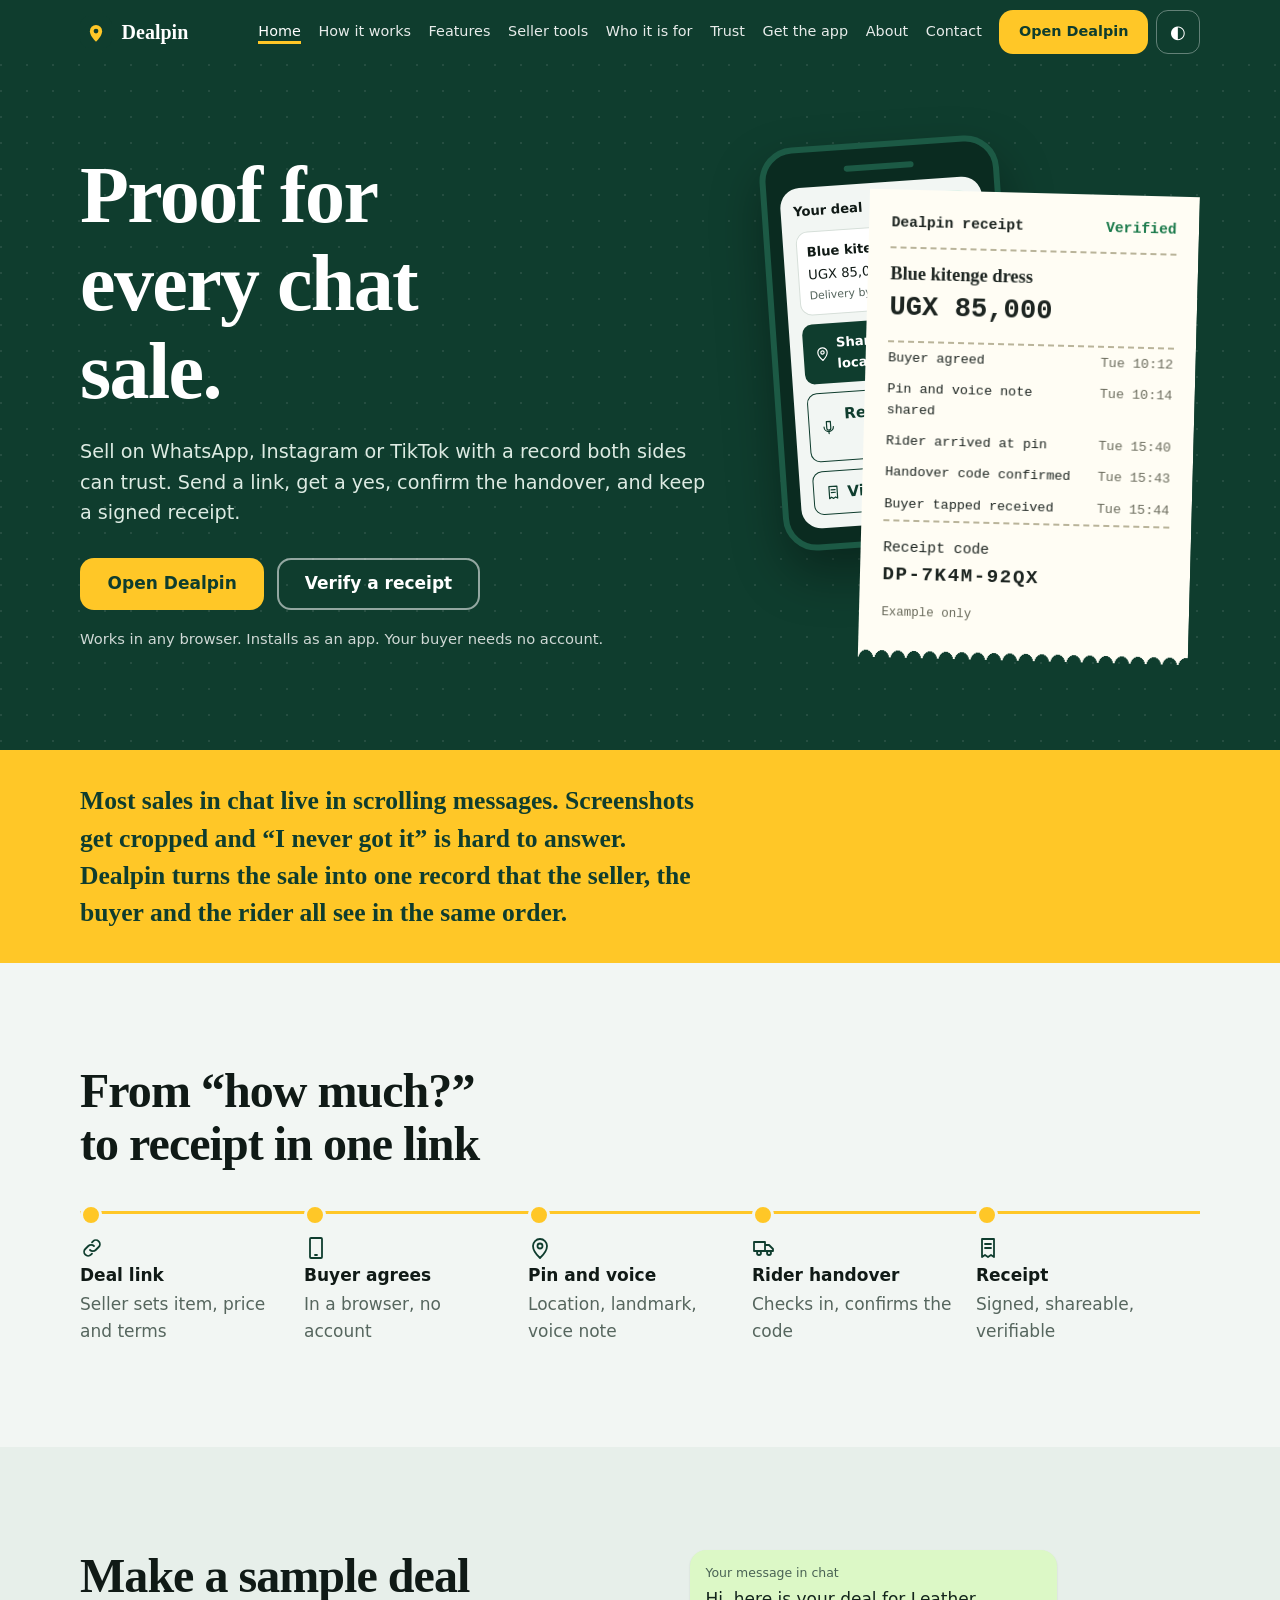
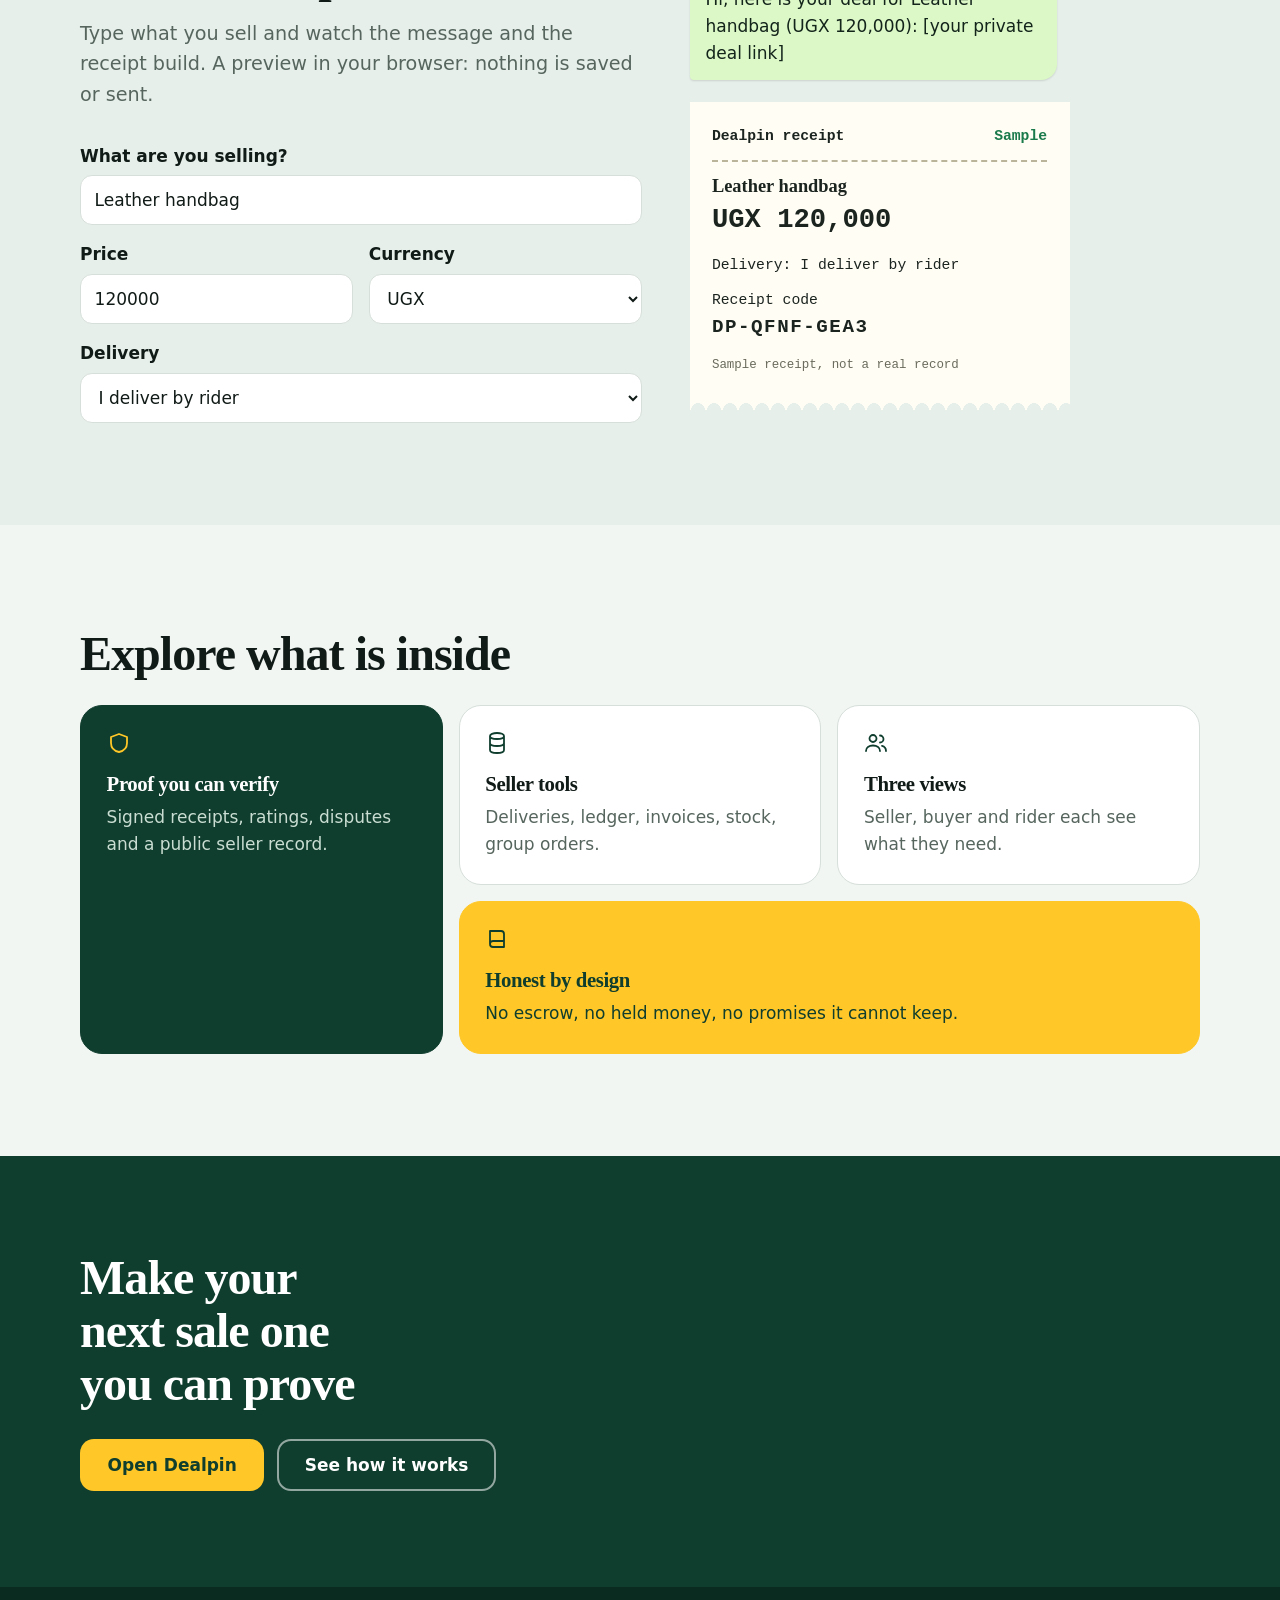
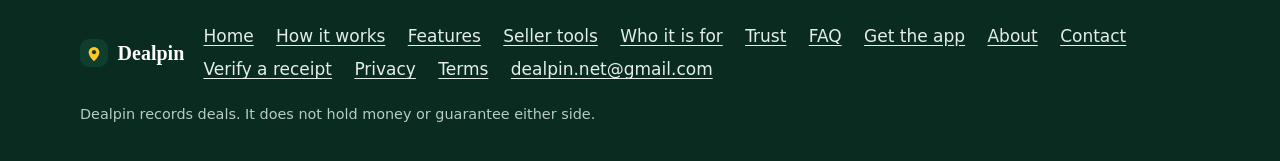
==== index.html @ 8ce3dc97 "Replace with updated code" ====
<!doctype html>
<html lang="en">
<head>
<meta charset="utf-8">
<meta name="viewport" content="width=device-width,initial-scale=1,viewport-fit=cover">
<meta http-equiv="Content-Security-Policy" content="default-src 'none'; script-src 'self'; style-src 'self'; img-src 'self' data:; connect-src https://*.supabase.co; manifest-src 'self'; base-uri 'none'; form-action 'none'">
<title>Dealpin: proof for every chat sale</title>
<meta id="desc" name="description" content="Sell on WhatsApp, Instagram or TikTok with a record both sides can trust.">
<meta name="color-scheme" content="light dark">
<meta name="theme-color" content="#0F3D2E">
<meta property="og:type" content="website"><meta property="og:title" content="Dealpin: proof for every chat sale"><meta property="og:image" content="assets/og.png">
<link rel="icon" href="assets/icon.svg" type="image/svg+xml">
<link rel="apple-touch-icon" href="app/icons/icon-192.png">
<script src="js/boot.js?v=mw6b90p2"></script>
<link rel="stylesheet" href="site.css?v=mw6b90p2">
<script defer src="app/js/config.js"></script>
<script defer src="js/site.js?v=mw6b90p2"></script>
</head>
<body>
<a class="skip" href="#main">Skip to main content</a>
<header class="nav"><div class="wrap nav-in">
  <a class="brand" href="#/" aria-label="Dealpin home"><img src="assets/icon.svg" alt="" width="32" height="32"><span>Dealpin</span></a>
  <nav id="menu" class="menu" aria-label="Main">
    <a href="#/" data-k="home">Home</a><a href="#/how" data-k="how">How it works</a><a href="#/features" data-k="features">Features</a><a href="#/tools" data-k="tools">Seller tools</a><a href="#/people" data-k="people">Who it is for</a><a href="#/trust" data-k="trust">Trust</a><a href="#/install" data-k="install">Get the app</a><a href="#/about" data-k="about">About</a><a href="#/contact" data-k="contact">Contact</a>
    <a class="btn sm menu-cta" href="#/signin">Open Dealpin</a>
  </nav>
  <button class="icon" id="theme" type="button" aria-label="Change colour theme">◐</button>
  <button class="icon burger" id="burger" type="button" aria-expanded="false" aria-controls="menu" aria-label="Menu">☰</button>
</div></header>
<main id="main" tabindex="-1"><div id="view" data-pre="1"><!--PRE--><section class="hero"><div class="wrap hero-in"><div class="hero-copy"><h1>Proof for every chat sale.</h1><p class="lead">Sell on WhatsApp, Instagram or TikTok with a record both sides can trust. Send a link, get a yes, confirm the handover, and keep a signed receipt.</p><div class="cta"><a class="btn pin" href="#/signin">Open Dealpin</a><a class="btn line" href="app/#/verify">Verify a receipt</a></div><p class="fine">Works in any browser. Installs as an app. Your buyer needs no account.</p></div>
<div class="stage"><div class="phone" aria-hidden="true"><div class="notch"></div><div class="scr"><div class="pbar"><b>Your deal</b><span>Agreed</span></div><div class="pcard"><b>Blue kitenge dress</b><span>UGX 85,000</span><small>Delivery by rider</small></div><div class="pbtn"><svg class="ic " viewBox="0 0 24 24" aria-hidden="true"><path d="M12 22s7-6.5 7-12a7 7 0 0 0-14 0c0 5.5 7 12 7 12zM12 12.5a2.5 2.5 0 1 0 0-5 2.5 2.5 0 0 0 0 5z"/></svg> Share my location</div><div class="pbtn alt"><svg class="ic " viewBox="0 0 24 24" aria-hidden="true"><path d="M9 3h6v10a3 3 0 0 1-6 0zM5 11a7 7 0 0 0 14 0M12 18v3"/></svg> Record a voice note</div><div class="pbtn alt"><svg class="ic " viewBox="0 0 24 24" aria-hidden="true"><path d="M6 3h12v18l-3-2-3 2-3-2-3 2zM9 8h6M9 12h6"/></svg> View receipt</div></div></div><figure class="slip hero-slip"><div class="slip-top"><b>Dealpin receipt</b><span class="ok">Verified</span></div><p class="item">Blue kitenge dress</p><p class="amt" data-a>UGX 85,000</p><ul class="trail"><li><span>Buyer agreed</span><time>Tue 10:12</time></li><li><span>Pin and voice note shared</span><time>Tue 10:14</time></li><li><span>Rider arrived at pin</span><time>Tue 15:40</time></li><li><span>Handover code confirmed</span><time>Tue 15:43</time></li><li><span>Buyer tapped received</span><time>Tue 15:44</time></li></ul><p class="code">Receipt code <b data-c>DP-7K4M-92QX</b></p><figcaption class="cap">Example only</figcaption></figure></div></div></section>
<section class="band"><div class="wrap band-in"><p>Most sales in chat live in scrolling messages. Screenshots get cropped and “I never got it” is hard to answer. Dealpin turns the sale into one record that the seller, the buyer and the rider all see in the same order.</p></div></section>
<section class="sec"><div class="wrap"><h2>From “how much?” to receipt in one link</h2>
<div class="flow"><div class="fl"><svg class="ic " viewBox="0 0 24 24" aria-hidden="true"><path d="M10 14a4 4 0 0 0 5.7 0l3-3a4 4 0 0 0-5.7-5.7l-1 1M14 10a4 4 0 0 0-5.7 0l-3 3a4 4 0 0 0 5.7 5.7l1-1"/></svg><b>Deal link</b><span>Seller sets item, price and terms</span></div><div class="fl"><svg class="ic " viewBox="0 0 24 24" aria-hidden="true"><path d="M7 2h10a1 1 0 0 1 1 1v18a1 1 0 0 1-1 1H7a1 1 0 0 1-1-1V3a1 1 0 0 1 1-1zM11 19h2"/></svg><b>Buyer agrees</b><span>In a browser, no account</span></div><div class="fl"><svg class="ic " viewBox="0 0 24 24" aria-hidden="true"><path d="M12 22s7-6.5 7-12a7 7 0 0 0-14 0c0 5.5 7 12 7 12zM12 12.5a2.5 2.5 0 1 0 0-5 2.5 2.5 0 0 0 0 5z"/></svg><b>Pin and voice</b><span>Location, landmark, voice note</span></div><div class="fl"><svg class="ic " viewBox="0 0 24 24" aria-hidden="true"><path d="M2 6h11v9H2zM13 9h4l4 4v2h-8zM7 19a2 2 0 1 0 0-4 2 2 0 0 0 0 4zM17 19a2 2 0 1 0 0-4 2 2 0 0 0 0 4z"/></svg><b>Rider handover</b><span>Checks in, confirms the code</span></div><div class="fl"><svg class="ic " viewBox="0 0 24 24" aria-hidden="true"><path d="M6 3h12v18l-3-2-3 2-3-2-3 2zM9 8h6M9 12h6"/></svg><b>Receipt</b><span>Signed, shareable, verifiable</span></div></div></div></section>
<section class="sec tint"><div class="wrap try"><div><h2>Make a sample deal</h2><p class="lead2">Type what you sell and watch the message and the receipt build. A preview in your browser: nothing is saved or sent.</p>
<form id="demo" class="demo" novalidate><div class="f"><label for="d-item">What are you selling?</label><input id="d-item" maxlength="40" value="Leather handbag" autocomplete="off"></div><div class="f2"><div class="f"><label for="d-price">Price</label><input id="d-price" type="number" inputmode="decimal" min="0" step="any" value="120000"></div><div class="f"><label for="d-cur">Currency</label><select id="d-cur"><option>UGX</option><option>KES</option><option>TZS</option><option>RWF</option><option>NGN</option><option>GHS</option><option>ZAR</option><option>USD</option><option>EUR</option><option>GBP</option><option>INR</option></select></div></div><div class="f"><label for="d-del">Delivery</label><select id="d-del"><option>I deliver by rider</option><option>Buyer collects</option><option>Courier or bus parcel</option></select></div></form></div>
<div class="try-out" aria-live="polite"><div class="bubble"><span class="who">Your message in chat</span><p id="o-msg"></p></div><figure class="slip " id="o-slip"><div class="slip-top"><b>Dealpin receipt</b><span class="ok">Sample</span></div><p class="item" data-i>Blue kitenge dress</p><p class="amt" data-a>UGX 85,000</p><p class="code">Receipt code <b data-c>DP-7K4M-92QX</b></p><figcaption class="cap">Sample receipt, not a real record</figcaption></figure></div></div></section>
<section class="sec"><div class="wrap"><h2>Explore what is inside</h2><div class="bento">
<a class="bt big" href="#/features"><svg class="ic " viewBox="0 0 24 24" aria-hidden="true"><path d="M12 3l8 3v6c0 5-3.5 8-8 9-4.5-1-8-4-8-9V6z"/></svg><h3>Proof you can verify</h3><p>Signed receipts, ratings, disputes and a public seller record.</p></a>
<a class="bt" href="#/tools"><svg class="ic " viewBox="0 0 24 24" aria-hidden="true"><path d="M12 8c4 0 7-1.3 7-3s-3-3-7-3-7 1.3-7 3 3 3 7 3zM5 5v14c0 1.7 3 3 7 3s7-1.3 7-3V5M5 12c0 1.7 3 3 7 3s7-1.3 7-3"/></svg><h3>Seller tools</h3><p>Deliveries, ledger, invoices, stock, group orders.</p></a>
<a class="bt" href="#/people"><svg class="ic " viewBox="0 0 24 24" aria-hidden="true"><path d="M9 11a3.5 3.5 0 1 0 0-7 3.5 3.5 0 0 0 0 7zM2 20c0-3.5 3-5.5 7-5.5s7 2 7 5.5M16 4.5a3.5 3.5 0 0 1 0 7M18 14.8c2.3.6 4 2.2 4 5.2"/></svg><h3>Three views</h3><p>Seller, buyer and rider each see what they need.</p></a>
<a class="bt wide" href="#/trust"><svg class="ic " viewBox="0 0 24 24" aria-hidden="true"><path d="M5 4h11a3 3 0 0 1 3 3v13H8a3 3 0 0 1-3-3zM5 17a3 3 0 0 1 3-3h11"/></svg><h3>Honest by design</h3><p>No escrow, no held money, no promises it cannot keep.</p></a></div></div></section><section class="final"><div class="wrap"><h2>Make your next sale one you can prove</h2><div class="cta"><a class="btn pin" href="#/signin">Open Dealpin</a><a class="btn line" href="#/how">See how it works</a></div></div></section><!--/PRE--></div></main>
<footer class="foot"><div class="wrap foot-in">
  <a class="brand" href="#/"><img src="assets/icon.svg" alt="" width="28" height="28"><span>Dealpin</span></a>
  <nav aria-label="Footer"><a href="#/">Home</a><a href="#/how">How it works</a><a href="#/features">Features</a><a href="#/tools">Seller tools</a><a href="#/people">Who it is for</a><a href="#/trust">Trust</a><a href="#/faq">FAQ</a><a href="#/install">Get the app</a><a href="#/about">About</a><a href="#/contact">Contact</a><a href="app/#/verify">Verify a receipt</a><a href="app/privacy.html">Privacy</a><a href="app/terms.html">Terms</a><a href="mailto:dealpin.net@gmail.com">dealpin.net@gmail.com</a></nav>
  <p>Dealpin records deals. It does not hold money or guarantee either side.</p>
</div></footer>
<noscript><p class="ns">Dealpin needs JavaScript. Turn it on and reload, or open the app at <a href="#/signin">app/</a>.</p></noscript>
</body>
</html>
---- site.css ----
:root{--ink:#101A16;--mute:#56665E;--paper:#F2F6F3;--card:#fff;--line:#D6DFD9;--pine:#0F3D2E;--pin:#FFC727;--ok:#1B7A4B;--tint:#E7EFEA;--slip:#FFFDF4;--slipink:#1C2420;--brand:#0F3D2E;--ring:#1F9D6B;--serif:"Iowan Old Style","Charter","Bitstream Charter",Georgia,"Noto Serif",serif;--sans:system-ui,-apple-system,"Segoe UI",Roboto,"Noto Sans",sans-serif;--mono:ui-monospace,Menlo,Consolas,monospace;color-scheme:light dark}
@media(prefers-color-scheme:dark){:root:not([data-theme="light"]){--ink:#E7F0EB;--mute:#9BB0A5;--paper:#0A130F;--card:#12201A;--line:#25382F;--tint:#0F1B15;--ok:#5ED79F;--brand:#3FBF8A}}
:root[data-theme="dark"]{color-scheme:dark;--ink:#E7F0EB;--mute:#9BB0A5;--paper:#0A130F;--card:#12201A;--line:#25382F;--tint:#0F1B15;--ok:#5ED79F;--brand:#3FBF8A}
:root[data-theme="light"]{color-scheme:light}
*{box-sizing:border-box;margin:0}
html{-webkit-text-size-adjust:100%}
body{font:17px/1.6 var(--sans);background:var(--paper);color:var(--ink);overflow-x:hidden}
img{max-width:100%;display:block}
a{color:var(--brand);text-underline-offset:3px}
:focus-visible{outline:3px solid var(--ring);outline-offset:3px;border-radius:6px}
.wrap{width:min(1120px,100% - 2*max(1.25rem,env(safe-area-inset-left)));margin-inline:auto}
.narrow{max-width:760px}
.skip{position:fixed;left:1rem;top:1rem;z-index:100;padding:.7rem 1rem;background:var(--ink);color:var(--paper);border-radius:10px;transform:translateY(-200%)}
.skip:focus{transform:none}
h1,h2,h3{font-family:var(--serif);font-weight:700;line-height:1.1;letter-spacing:-.02em}
h1{font-size:clamp(2.6rem,1.4rem + 5.4vw,5rem)}
h2{font-size:clamp(1.8rem,1.2rem + 2.4vw,3rem);margin-bottom:1rem;max-width:20ch;text-wrap:balance}
h3{font-size:1.3rem;margin-bottom:.5rem}
.lead,.lead2{font-size:1.2rem;color:inherit;max-width:52ch}
.lead2{color:var(--mute);margin-bottom:2rem}

/* nav */
.nav{position:sticky;top:0;z-index:20;background:var(--pine);color:#fff;padding-top:env(safe-area-inset-top)}
.nav-in{display:flex;align-items:center;gap:.5rem;min-height:64px}
.brand{display:flex;align-items:center;gap:.6rem;color:inherit;text-decoration:none;font:700 1.25rem var(--serif);margin-right:auto}
.brand img{border-radius:9px}
.menu{display:flex;align-items:center;gap:1.4rem}
.menu a{color:#fff;text-decoration:none;font-size:.95rem;opacity:.9}
.menu a:hover{opacity:1;text-decoration:underline}
.icon{min-width:44px;min-height:44px;border:1px solid rgba(255,255,255,.35);border-radius:12px;background:transparent;color:#fff;font-size:1.15rem;cursor:pointer}
.burger{display:none}

/* buttons */
.btn{display:inline-flex;align-items:center;justify-content:center;min-height:52px;padding:.5rem 1.6rem;border-radius:14px;font-weight:700;text-decoration:none;border:2px solid transparent;transition:transform .12s,filter .15s}
.btn:hover{filter:brightness(1.07)}.btn:active{transform:translateY(1px)}
.btn.sm{min-height:44px;padding:.3rem 1.1rem;background:var(--pin);color:var(--pine)!important;opacity:1}
.btn.pin{background:var(--pin);color:var(--pine)}
.btn.line{border-color:rgba(255,255,255,.55);color:#fff}
.btn.line.light{color:#fff}
.cta{display:flex;flex-wrap:wrap;gap:.8rem;margin-top:1.8rem}
.fine{margin-top:1.1rem;font-size:.92rem;opacity:.8}

/* hero */
.hero{background:var(--pine);color:#fff;padding:clamp(2.5rem,6vw,5.5rem) 0 clamp(3rem,7vw,6rem)}
.hero-in{display:grid;gap:3rem;align-items:center}
.hero-copy h1{max-width:11ch}
.hero-copy .lead{margin-top:1.4rem;color:#DDEBE3}

/* receipt slip */
.slip{background:var(--slip);color:var(--slipink);font-family:var(--mono);font-size:.92rem;line-height:1.5;padding:1.4rem 1.4rem 2.2rem;width:min(100%,380px);position:relative;box-shadow:0 18px 40px rgba(0,0,0,.28);-webkit-mask:radial-gradient(circle 7px at 50% 100%,transparent 98%,#000) 0 100%/16px 14px repeat-x,linear-gradient(#000,#000) 0 0/100% calc(100% - 7px) no-repeat;mask:radial-gradient(circle 7px at 50% 100%,transparent 98%,#000) 0 100%/16px 14px repeat-x,linear-gradient(#000,#000) 0 0/100% calc(100% - 7px) no-repeat}
.slip-top{display:flex;justify-content:space-between;gap:1rem;border-bottom:2px dashed #B9B49A;padding-bottom:.8rem;margin-bottom:.9rem}
.slip .ok{color:#1B7A4B;font-weight:700}
.slip .item{font:700 1.15rem var(--serif);overflow-wrap:anywhere}
.slip .amt{font-size:1.7rem;font-weight:700;margin:.2rem 0 .8rem}
.slip .meta{margin-bottom:.8rem}
.trail{list-style:none;padding:0;border-top:2px dashed #B9B49A;border-bottom:2px dashed #B9B49A;margin:.4rem 0 .9rem}
.trail li{display:flex;justify-content:space-between;gap:.8rem;padding:.35rem 0;font-size:.84rem}
.trail time{color:#6A6B5C;white-space:nowrap}
.slip .code b{display:block;font-size:1.2rem;letter-spacing:.08em;margin-top:.15rem}
.cap{margin-top:.9rem;font-size:.78rem;color:#6A6B5C}
.hero-slip{justify-self:center;transform-origin:top center;animation:print 1.4s cubic-bezier(.2,.7,.2,1) .2s both}
@keyframes print{from{clip-path:inset(0 0 100% 0);transform:translateY(-14px) rotate(-1.5deg)}to{clip-path:inset(0 0 0 0);transform:rotate(1.5deg)}}
.hero-slip{transform:rotate(1.5deg)}

/* sections */
.band{background:var(--pin);color:var(--pine)}
.band-in{padding:2rem 0}
.band p{font:600 clamp(1.15rem,1rem + .9vw,1.6rem)/1.45 var(--serif);max-width:48ch}
.sec{padding:clamp(3.5rem,8vw,6.5rem) 0}
.tint{background:var(--tint)}
.steps{list-style:none;padding:0;display:grid;gap:1.6rem;margin-top:2.2rem;counter-reset:s}
.steps li{counter-increment:s;border-left:4px solid var(--pin);padding-left:1.3rem;position:relative}
.steps li::before{content:counter(s);position:absolute;left:-1.35rem;top:-.1rem;width:2.1rem;height:2.1rem;border-radius:50%;background:var(--pine);color:var(--pin);font:700 1rem/2.1rem var(--serif);text-align:center;border:3px solid var(--paper)}
.steps p{color:var(--mute);max-width:42ch}

/* demo */
.try{display:grid;gap:3rem;align-items:start}
.demo{display:grid;gap:1rem}
.f{display:grid;gap:.35rem}.f2{display:grid;grid-template-columns:1fr 1fr;gap:1rem}
label{font-weight:600}
input,select{width:100%;min-height:50px;padding:.6rem .85rem;font:inherit;color:var(--ink);background:var(--card);border:1.5px solid var(--line);border-radius:12px}
input:focus,select:focus{border-color:var(--brand);outline:3px solid color-mix(in srgb,var(--ring) 35%,transparent)}
.try-out{display:grid;gap:1.4rem;justify-items:start}
.bubble{background:#DCF8C6;color:#13241B;border-radius:16px 16px 16px 4px;padding:.8rem 1rem;max-width:34ch;box-shadow:0 1px 2px rgba(0,0,0,.12)}
.bubble .who{display:block;font-size:.78rem;color:#4A6355;margin-bottom:.2rem}
.try-out .slip{box-shadow:0 10px 28px rgba(16,26,22,.2)}

/* features */
.fgroups{display:grid;gap:2.6rem 3.5rem}
.fg h3{padding-bottom:.6rem;border-bottom:2px solid var(--ink);margin-bottom:.4rem}
.fg ul{list-style:none;padding:0}
.fg li{padding:.75rem 0;border-bottom:1px solid var(--line);color:var(--mute)}
.fg li b{color:var(--ink)}

/* roles */
.tabs{display:flex;gap:.4rem;margin:1.5rem 0 1.2rem;flex-wrap:wrap}
.tabs button{min-height:48px;padding:.4rem 1.4rem;border-radius:999px;border:1.5px solid var(--brand);background:transparent;color:var(--brand);font:700 1rem var(--sans);cursor:pointer}
.tabs button[aria-selected="true"]{background:var(--pine);color:#fff;border-color:var(--pine)}
.panel{background:var(--card);border:1px solid var(--line);border-radius:16px;padding:clamp(1.3rem,3vw,2.2rem);font-size:1.15rem;max-width:760px}

/* trust */
.trust{display:grid;gap:2.5rem}
.trust p{color:var(--mute);margin-bottom:1rem;max-width:56ch}
.checks{list-style:none;padding:0;display:grid;gap:.2rem;align-content:start}
.checks li{padding:.85rem 0 .85rem 2rem;border-bottom:1px solid var(--line);position:relative}
.checks li::before{content:"";position:absolute;left:.2rem;top:1.15rem;width:.9rem;height:.5rem;border-left:3px solid var(--ok);border-bottom:3px solid var(--ok);transform:rotate(-45deg)}

/* faq */
details{border-bottom:1px solid var(--line);padding:.2rem 0}
summary{cursor:pointer;font-weight:700;padding:1rem 2rem 1rem 0;list-style:none;position:relative;min-height:48px}
summary::-webkit-details-marker{display:none}
summary::after{content:"+";position:absolute;right:.2rem;top:.8rem;font-size:1.5rem;font-weight:400}
details[open] summary::after{content:"–"}
details p{color:var(--mute);padding:0 2rem 1.1rem 0}

/* final + footer */
.final{background:var(--pine);color:#fff;padding:clamp(3.5rem,8vw,6rem) 0}
.final h2{max-width:16ch}
.foot{background:#0A2B20;color:#B8CCC1;padding:2.2rem 0 calc(2.2rem + env(safe-area-inset-bottom))}
.foot-in{display:grid;gap:1.2rem}
.foot .brand{color:#fff}
.foot nav{display:flex;flex-wrap:wrap;gap:.4rem 1.4rem}
.foot a{color:#E3EEE8}
.foot p{font-size:.9rem}

@media(min-width:760px){
  .steps{grid-template-columns:repeat(3,1fr);gap:2.2rem}
  .fgroups{grid-template-columns:1fr 1fr}
  .trust,.try{grid-template-columns:1.1fr 1fr}
}
@media(min-width:900px){.hero-in{grid-template-columns:1.2fr .8fr}.foot-in{grid-template-columns:auto 1fr;align-items:center}.foot p{grid-column:1/-1}}
@media(max-width:1120px){
  .burger{display:inline-block}
  .menu{display:none;position:absolute;left:0;right:0;top:100%;flex-direction:column;align-items:stretch;gap:0;background:var(--pine);padding:.5rem 1.25rem 1.2rem;border-top:1px solid rgba(255,255,255,.15)}
  .menu.open{display:flex}
  .menu a{padding:.9rem 0;font-size:1.05rem;border-bottom:1px solid rgba(255,255,255,.12)}
  .menu .menu-cta{margin-top:.8rem;text-align:center;border:0}
  .nav{position:sticky}.nav-in{position:relative}
}
@media(max-width:420px){.f2{grid-template-columns:1fr}.btn{width:100%}}
@media(prefers-reduced-motion:reduce){.hero-slip{animation:none}}
@media print{.nav,.hero-slip,.final{display:none}}

/* ---- SPA additions */
#view.in{animation:pg .28s ease-out both}
@keyframes pg{from{opacity:0;transform:translateY(8px)}to{opacity:1;transform:none}}
main:focus{outline:none}
.menu a[aria-current=page]{opacity:1;box-shadow:inset 0 -3px 0 var(--pin)}
.ic{width:24px;height:24px;fill:none;stroke:currentColor;stroke-width:1.8;stroke-linecap:round;stroke-linejoin:round;flex:none}
.ic.big{width:34px;height:34px;color:var(--brand);margin-bottom:.6rem}.ic.huge{width:56px;height:56px}
.hero{background:var(--pine) radial-gradient(circle at 1px 1px,rgba(255,255,255,.09) 1.5px,transparent 0) 0 0/26px 26px;overflow:hidden}
.stage{position:relative;display:grid;justify-items:center;min-height:520px}
.stage .phone{position:absolute;left:0;top:0;transform:rotate(-4deg)}
.stage .hero-slip{position:absolute;right:0;bottom:0;width:min(78%,330px)}
.phone{width:240px;background:#0A2B20;border:6px solid #1c5a45;border-radius:34px;padding:1rem .8rem;box-shadow:0 24px 50px rgba(0,0,0,.35)}
.notch{width:70px;height:6px;border-radius:9px;background:#1c5a45;margin:0 auto .8rem}
.scr{background:var(--paper);color:var(--ink);border-radius:20px;padding:.8rem;display:grid;gap:.6rem;font-size:.82rem}
.pbar{display:flex;justify-content:space-between;align-items:center}.pbar span{background:#E2F3EA;color:#1B7A4B;border-radius:99px;padding:.1rem .5rem;font-weight:700;font-size:.72rem}
.pcard{background:var(--card);border:1px solid var(--line);border-radius:12px;padding:.6rem;display:grid;gap:.1rem}.pcard small{color:var(--mute)}
.pbtn{display:flex;align-items:center;gap:.4rem;background:var(--pine);color:#fff;border-radius:10px;padding:.55rem .7rem;font-weight:600}
.pbtn.alt{background:transparent;color:var(--brand);border:1.5px solid var(--brand)}.pbtn .ic{width:16px;height:16px}
.phead{background:var(--pine);color:#fff;padding:clamp(2.5rem,6vw,4.5rem) 0}.phead h1{font-size:clamp(2.2rem,1.3rem + 4vw,3.8rem);max-width:18ch;text-wrap:balance}.phead .lead{margin-top:1rem;color:#DDEBE3}
.flow{display:grid;gap:0;margin-top:2rem;border-left:3px solid var(--pin)}
.fl{display:grid;gap:.1rem;padding:.9rem 0 .9rem 1.4rem;position:relative}.fl::before{content:"";position:absolute;left:-.62rem;top:1.2rem;width:1rem;height:1rem;border-radius:50%;background:var(--pin);border:3px solid var(--paper)}
.fl .ic{color:var(--brand)}.fl span{color:var(--mute)}
.bento{display:grid;gap:1rem;margin-top:1.5rem}
.bt{display:block;background:var(--card);border:1px solid var(--line);border-radius:22px;padding:1.6rem;color:var(--ink);text-decoration:none;transition:transform .15s,border-color .15s}
.bt:hover{transform:translateY(-3px);border-color:var(--brand)}.bt .ic{color:var(--brand);margin-bottom:.6rem}.bt p{color:var(--mute)}
.bt.big{background:var(--pine);color:#fff;border-color:var(--pine)}.bt.big .ic{color:var(--pin)}.bt.big p{color:#C9DDD2}
.bt.wide{background:var(--pin);color:var(--pine);border-color:var(--pin)}.bt.wide .ic,.bt.wide p{color:var(--pine)}
.tl{list-style:none;padding:0 0 0 1.8rem;border-left:3px solid var(--pin);display:grid;gap:2.2rem}
.tl li{position:relative}.tl p{color:var(--mute);max-width:56ch}
.dot{position:absolute;left:-3.05rem;top:-.1rem;width:2.5rem;height:2.5rem;border-radius:50%;background:var(--pine);color:var(--pin);font:700 1.1rem/2.5rem var(--serif);text-align:center;border:4px solid var(--paper)}
.chips{display:flex;flex-wrap:wrap;gap:.6rem;margin:1.4rem 0}.chip{padding:.5rem 1.1rem;border-radius:99px;border:1.5px solid var(--line);background:var(--card);font-weight:600}.chip.main{background:var(--pine);color:#fff;border-color:var(--pine)}
.rows{display:grid;gap:1rem}.row{display:grid;grid-template-columns:auto 1fr;gap:1.5rem;align-items:center;background:var(--card);border:1px solid var(--line);border-radius:22px;padding:1.5rem}
.rv{width:96px;height:96px;border-radius:22px;background:var(--pine);color:var(--pin);display:grid;place-items:center}.row.alt .rv{background:var(--pin);color:var(--pine)}.row p{color:var(--mute);max-width:56ch}
.roleview{display:grid;gap:2rem;align-items:center}.roleview .phone{justify-self:center}.panel h3{margin-bottom:.5rem}
.fg .ic.big{display:block}
.chip,.bt,.row{overflow-wrap:anywhere}
@media(min-width:760px){.bento{grid-template-columns:repeat(3,1fr)}.bt.big{grid-row:span 2}.bt.wide{grid-column:span 2}.fgroups{grid-template-columns:repeat(3,1fr)}.roleview{grid-template-columns:1.4fr 1fr}.flow{grid-template-columns:repeat(5,1fr);border-left:0;border-top:3px solid var(--pin);margin-top:2.5rem}.fl{padding:1.4rem 1rem 0 0}.fl::before{left:0;top:-.62rem}}
@media(max-width:899px){.stage{min-height:480px}}
@media(max-width:520px){.stage .phone{left:-.5rem;width:210px}.stage .hero-slip{width:72%}.row{grid-template-columns:1fr}}
@media(prefers-reduced-motion:reduce){#view.in{animation:none}.bt:hover{transform:none}}
button.btn{font:inherit;font-weight:700;cursor:pointer}.ns{padding:1rem;background:#FFF1CC;color:#5a3d00}
.menu{gap:1.1rem}.menu a{font-size:.9rem}
.vals{display:grid;gap:1rem;margin-top:1.5rem}.val{border-top:3px solid var(--pin);padding-top:1rem}.val p{color:var(--mute)}
.plat{display:grid;gap:1rem;margin-top:1.5rem}.plat .panel{font-size:1rem}.plat ol{padding-left:1.2rem;color:var(--mute);display:grid;gap:.3rem;margin-top:.6rem}
.msg{min-height:1.5em;font-weight:600;color:var(--ok)}.msg.err{color:#B3261E}
textarea{width:100%;min-height:130px;padding:.7rem .85rem;font:inherit;color:var(--ink);background:var(--card);border:1.5px solid var(--line);border-radius:12px;resize:vertical}
@media(min-width:760px){.vals{grid-template-columns:repeat(3,1fr)}.plat{grid-template-columns:repeat(3,1fr)}}
.authwrap{display:grid;justify-items:center}.authcard{width:min(100%,460px);background:var(--card);border:1px solid var(--line);border-radius:24px;padding:clamp(1.4rem,4vw,2.2rem);box-shadow:0 20px 50px rgba(16,26,22,.12)}
.auth-h{font-size:2rem;margin-bottom:.5rem;color:var(--ink)}.authcard .lead2{font-size:1rem;margin-bottom:1.3rem}
.gbtn{display:flex;align-items:center;justify-content:center;gap:.7rem;width:100%;min-height:52px;border-radius:14px;border:1.5px solid var(--line);background:#fff;color:#1f1f1f;font:600 1rem var(--sans);cursor:pointer}.gbtn:hover{border-color:var(--brand)}.gbtn:disabled,button.btn:disabled{opacity:.6;cursor:wait}
.or{display:flex;align-items:center;gap:.8rem;color:var(--mute);margin:1.1rem 0;font-size:.9rem}.or::before,.or::after{content:"";flex:1;height:1px;background:var(--line)}
.authcard button.btn{width:100%}.alt{text-align:center;color:var(--mute);font-size:.95rem}.lnk{background:none;border:0;color:var(--brand);font:inherit;text-decoration:underline;cursor:pointer;min-height:40px;padding:0 .3rem}
.fine2{max-width:460px;margin-top:1.2rem;font-size:.9rem;color:var(--mute);text-align:center}

html.nopre #view[data-pre]>*{display:none}
.hero-slip{animation-delay:.05s}
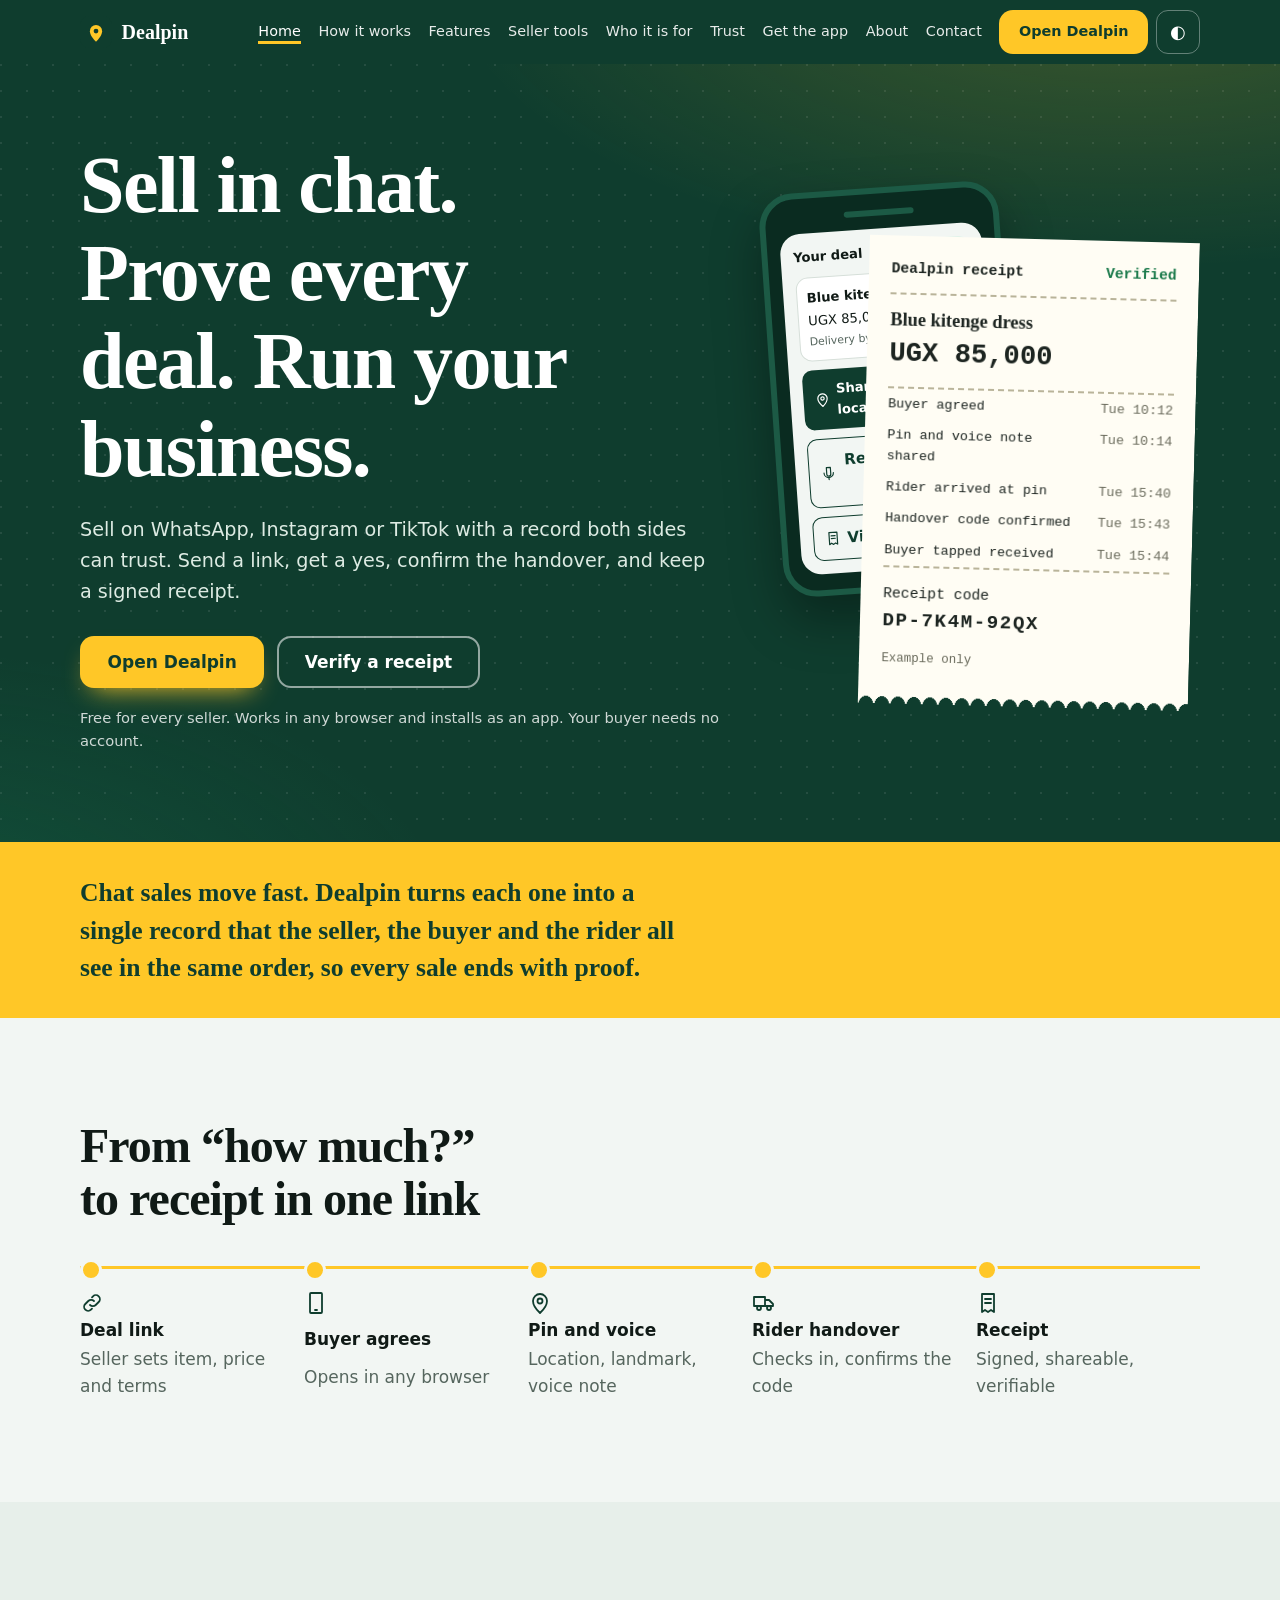
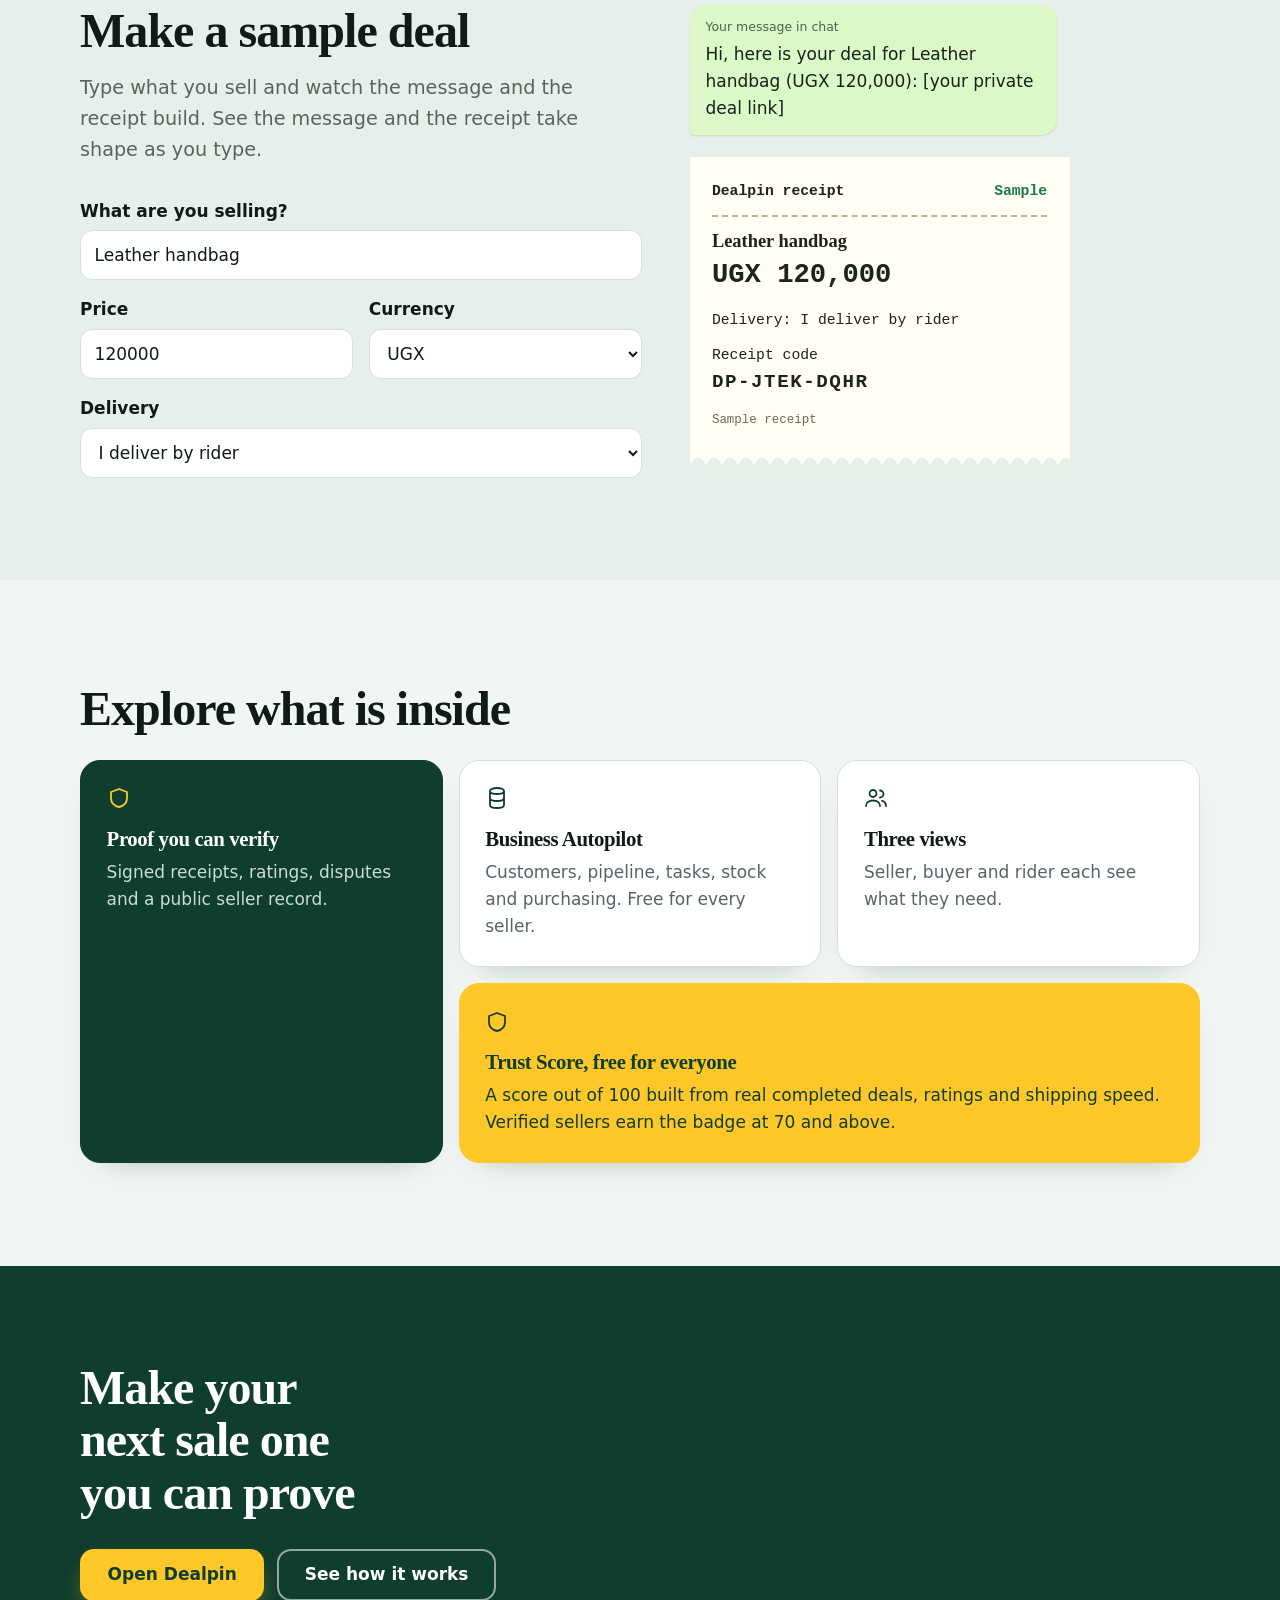
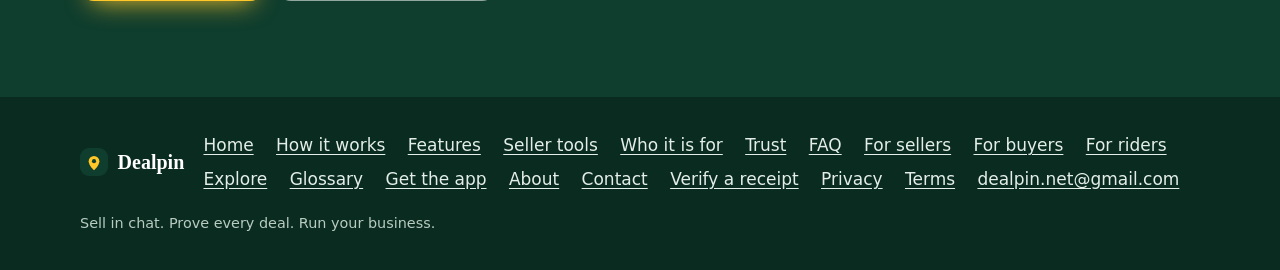
==== commit 4819036a: "SLOGAN" ====
--- a/index.html
+++ b/index.html
@@ -3,19 +3,19 @@
 <head>
 <meta charset="utf-8">
 <meta name="viewport" content="width=device-width,initial-scale=1,viewport-fit=cover">
-<meta http-equiv="Content-Security-Policy" content="default-src 'none'; script-src 'self'; style-src 'self'; img-src 'self' data:; connect-src https://*.supabase.co; manifest-src 'self'; base-uri 'none'; form-action 'none'">
-<title>Dealpin: proof for every chat sale</title>
-<meta id="desc" name="description" content="Sell on WhatsApp, Instagram or TikTok with a record both sides can trust.">
+<meta http-equiv="Content-Security-Policy" content="default-src 'none'; script-src 'self' https://pagead2.googlesyndication.com https://*.googlesyndication.com https://*.doubleclick.net https://adservice.google.com; style-src 'self'; img-src 'self' data: https://*.googlesyndication.com https://*.doubleclick.net https://*.google.com; connect-src https://*.supabase.co https://*.googlesyndication.com https://*.doubleclick.net; manifest-src 'self'; base-uri 'none'; form-action 'none'; frame-src https://*.googlesyndication.com https://*.doubleclick.net">
+<title>Dealpin</title>
+<meta id="desc" name="description" content="Sell in chat. Prove every deal. Run your business.">
 <meta name="color-scheme" content="light dark">
 <meta name="theme-color" content="#0F3D2E">
-<meta property="og:type" content="website"><meta property="og:title" content="Dealpin: proof for every chat sale"><meta property="og:image" content="assets/og.png">
+<meta property="og:type" content="website"><meta property="og:title" content="Dealpin"><meta property="og:description" content="Sell in chat. Prove every deal. Run your business."><meta property="og:image" content="assets/og.png">
 <link rel="icon" href="assets/icon.svg" type="image/svg+xml">
 <link rel="apple-touch-icon" href="app/icons/icon-192.png">
-<script src="js/boot.js?v=mw6b90p2"></script>
-<link rel="stylesheet" href="site.css?v=mw6b90p2">
+<script src="js/boot.js?v=mweyhr6y"></script>
+<link rel="stylesheet" href="site.css?v=mweyhr6y">
 <script defer src="app/js/config.js"></script>
-<script defer src="js/site.js?v=mw6b90p2"></script>
-</head>
+<script defer src="js/site.js?v=mweyhr6y"></script>
+<script async src="https://pagead2.googlesyndication.com/pagead/js/adsbygoogle.js?client=ca-pub-9557459976130380" crossorigin="anonymous"></script></head>
 <body>
 <a class="skip" href="#main">Skip to main content</a>
 <header class="nav"><div class="wrap nav-in">
@@ -27,23 +27,23 @@
   <button class="icon" id="theme" type="button" aria-label="Change colour theme">◐</button>
   <button class="icon burger" id="burger" type="button" aria-expanded="false" aria-controls="menu" aria-label="Menu">☰</button>
 </div></header>
-<main id="main" tabindex="-1"><div id="view" data-pre="1"><!--PRE--><section class="hero"><div class="wrap hero-in"><div class="hero-copy"><h1>Proof for every chat sale.</h1><p class="lead">Sell on WhatsApp, Instagram or TikTok with a record both sides can trust. Send a link, get a yes, confirm the handover, and keep a signed receipt.</p><div class="cta"><a class="btn pin" href="#/signin">Open Dealpin</a><a class="btn line" href="app/#/verify">Verify a receipt</a></div><p class="fine">Works in any browser. Installs as an app. Your buyer needs no account.</p></div>
+<main id="main" tabindex="-1"><div id="view" data-pre="1"><!--PRE--><section class="hero"><div class="wrap hero-in"><div class="hero-copy"><h1>Sell in chat. Prove every deal. Run your business.</h1><p class="lead">Sell on WhatsApp, Instagram or TikTok with a record both sides can trust. Send a link, get a yes, confirm the handover, and keep a signed receipt.</p><div class="cta"><a class="btn pin" href="#/signin">Open Dealpin</a><a class="btn line" href="app/#/verify">Verify a receipt</a></div><p class="fine">Free for every seller. Works in any browser and installs as an app. Your buyer needs no account.</p></div>
 <div class="stage"><div class="phone" aria-hidden="true"><div class="notch"></div><div class="scr"><div class="pbar"><b>Your deal</b><span>Agreed</span></div><div class="pcard"><b>Blue kitenge dress</b><span>UGX 85,000</span><small>Delivery by rider</small></div><div class="pbtn"><svg class="ic " viewBox="0 0 24 24" aria-hidden="true"><path d="M12 22s7-6.5 7-12a7 7 0 0 0-14 0c0 5.5 7 12 7 12zM12 12.5a2.5 2.5 0 1 0 0-5 2.5 2.5 0 0 0 0 5z"/></svg> Share my location</div><div class="pbtn alt"><svg class="ic " viewBox="0 0 24 24" aria-hidden="true"><path d="M9 3h6v10a3 3 0 0 1-6 0zM5 11a7 7 0 0 0 14 0M12 18v3"/></svg> Record a voice note</div><div class="pbtn alt"><svg class="ic " viewBox="0 0 24 24" aria-hidden="true"><path d="M6 3h12v18l-3-2-3 2-3-2-3 2zM9 8h6M9 12h6"/></svg> View receipt</div></div></div><figure class="slip hero-slip"><div class="slip-top"><b>Dealpin receipt</b><span class="ok">Verified</span></div><p class="item">Blue kitenge dress</p><p class="amt" data-a>UGX 85,000</p><ul class="trail"><li><span>Buyer agreed</span><time>Tue 10:12</time></li><li><span>Pin and voice note shared</span><time>Tue 10:14</time></li><li><span>Rider arrived at pin</span><time>Tue 15:40</time></li><li><span>Handover code confirmed</span><time>Tue 15:43</time></li><li><span>Buyer tapped received</span><time>Tue 15:44</time></li></ul><p class="code">Receipt code <b data-c>DP-7K4M-92QX</b></p><figcaption class="cap">Example only</figcaption></figure></div></div></section>
-<section class="band"><div class="wrap band-in"><p>Most sales in chat live in scrolling messages. Screenshots get cropped and “I never got it” is hard to answer. Dealpin turns the sale into one record that the seller, the buyer and the rider all see in the same order.</p></div></section>
+<section class="band"><div class="wrap band-in"><p>Chat sales move fast. Dealpin turns each one into a single record that the seller, the buyer and the rider all see in the same order, so every sale ends with proof.</p></div></section>
 <section class="sec"><div class="wrap"><h2>From “how much?” to receipt in one link</h2>
-<div class="flow"><div class="fl"><svg class="ic " viewBox="0 0 24 24" aria-hidden="true"><path d="M10 14a4 4 0 0 0 5.7 0l3-3a4 4 0 0 0-5.7-5.7l-1 1M14 10a4 4 0 0 0-5.7 0l-3 3a4 4 0 0 0 5.7 5.7l1-1"/></svg><b>Deal link</b><span>Seller sets item, price and terms</span></div><div class="fl"><svg class="ic " viewBox="0 0 24 24" aria-hidden="true"><path d="M7 2h10a1 1 0 0 1 1 1v18a1 1 0 0 1-1 1H7a1 1 0 0 1-1-1V3a1 1 0 0 1 1-1zM11 19h2"/></svg><b>Buyer agrees</b><span>In a browser, no account</span></div><div class="fl"><svg class="ic " viewBox="0 0 24 24" aria-hidden="true"><path d="M12 22s7-6.5 7-12a7 7 0 0 0-14 0c0 5.5 7 12 7 12zM12 12.5a2.5 2.5 0 1 0 0-5 2.5 2.5 0 0 0 0 5z"/></svg><b>Pin and voice</b><span>Location, landmark, voice note</span></div><div class="fl"><svg class="ic " viewBox="0 0 24 24" aria-hidden="true"><path d="M2 6h11v9H2zM13 9h4l4 4v2h-8zM7 19a2 2 0 1 0 0-4 2 2 0 0 0 0 4zM17 19a2 2 0 1 0 0-4 2 2 0 0 0 0 4z"/></svg><b>Rider handover</b><span>Checks in, confirms the code</span></div><div class="fl"><svg class="ic " viewBox="0 0 24 24" aria-hidden="true"><path d="M6 3h12v18l-3-2-3 2-3-2-3 2zM9 8h6M9 12h6"/></svg><b>Receipt</b><span>Signed, shareable, verifiable</span></div></div></div></section>
-<section class="sec tint"><div class="wrap try"><div><h2>Make a sample deal</h2><p class="lead2">Type what you sell and watch the message and the receipt build. A preview in your browser: nothing is saved or sent.</p>
+<div class="flow"><div class="fl"><svg class="ic " viewBox="0 0 24 24" aria-hidden="true"><path d="M10 14a4 4 0 0 0 5.7 0l3-3a4 4 0 0 0-5.7-5.7l-1 1M14 10a4 4 0 0 0-5.7 0l-3 3a4 4 0 0 0 5.7 5.7l1-1"/></svg><b>Deal link</b><span>Seller sets item, price and terms</span></div><div class="fl"><svg class="ic " viewBox="0 0 24 24" aria-hidden="true"><path d="M7 2h10a1 1 0 0 1 1 1v18a1 1 0 0 1-1 1H7a1 1 0 0 1-1-1V3a1 1 0 0 1 1-1zM11 19h2"/></svg><b>Buyer agrees</b><span>Opens in any browser</span></div><div class="fl"><svg class="ic " viewBox="0 0 24 24" aria-hidden="true"><path d="M12 22s7-6.5 7-12a7 7 0 0 0-14 0c0 5.5 7 12 7 12zM12 12.5a2.5 2.5 0 1 0 0-5 2.5 2.5 0 0 0 0 5z"/></svg><b>Pin and voice</b><span>Location, landmark, voice note</span></div><div class="fl"><svg class="ic " viewBox="0 0 24 24" aria-hidden="true"><path d="M2 6h11v9H2zM13 9h4l4 4v2h-8zM7 19a2 2 0 1 0 0-4 2 2 0 0 0 0 4zM17 19a2 2 0 1 0 0-4 2 2 0 0 0 0 4z"/></svg><b>Rider handover</b><span>Checks in, confirms the code</span></div><div class="fl"><svg class="ic " viewBox="0 0 24 24" aria-hidden="true"><path d="M6 3h12v18l-3-2-3 2-3-2-3 2zM9 8h6M9 12h6"/></svg><b>Receipt</b><span>Signed, shareable, verifiable</span></div></div></div></section>
+<section class="sec tint"><div class="wrap try"><div><h2>Make a sample deal</h2><p class="lead2">Type what you sell and watch the message and the receipt build. See the message and the receipt take shape as you type.</p>
 <form id="demo" class="demo" novalidate><div class="f"><label for="d-item">What are you selling?</label><input id="d-item" maxlength="40" value="Leather handbag" autocomplete="off"></div><div class="f2"><div class="f"><label for="d-price">Price</label><input id="d-price" type="number" inputmode="decimal" min="0" step="any" value="120000"></div><div class="f"><label for="d-cur">Currency</label><select id="d-cur"><option>UGX</option><option>KES</option><option>TZS</option><option>RWF</option><option>NGN</option><option>GHS</option><option>ZAR</option><option>USD</option><option>EUR</option><option>GBP</option><option>INR</option></select></div></div><div class="f"><label for="d-del">Delivery</label><select id="d-del"><option>I deliver by rider</option><option>Buyer collects</option><option>Courier or bus parcel</option></select></div></form></div>
-<div class="try-out" aria-live="polite"><div class="bubble"><span class="who">Your message in chat</span><p id="o-msg"></p></div><figure class="slip " id="o-slip"><div class="slip-top"><b>Dealpin receipt</b><span class="ok">Sample</span></div><p class="item" data-i>Blue kitenge dress</p><p class="amt" data-a>UGX 85,000</p><p class="code">Receipt code <b data-c>DP-7K4M-92QX</b></p><figcaption class="cap">Sample receipt, not a real record</figcaption></figure></div></div></section>
+<div class="try-out" aria-live="polite"><div class="bubble"><span class="who">Your message in chat</span><p id="o-msg"></p></div><figure class="slip " id="o-slip"><div class="slip-top"><b>Dealpin receipt</b><span class="ok">Sample</span></div><p class="item" data-i>Blue kitenge dress</p><p class="amt" data-a>UGX 85,000</p><p class="code">Receipt code <b data-c>DP-7K4M-92QX</b></p><figcaption class="cap">Sample receipt</figcaption></figure></div></div></section>
 <section class="sec"><div class="wrap"><h2>Explore what is inside</h2><div class="bento">
 <a class="bt big" href="#/features"><svg class="ic " viewBox="0 0 24 24" aria-hidden="true"><path d="M12 3l8 3v6c0 5-3.5 8-8 9-4.5-1-8-4-8-9V6z"/></svg><h3>Proof you can verify</h3><p>Signed receipts, ratings, disputes and a public seller record.</p></a>
-<a class="bt" href="#/tools"><svg class="ic " viewBox="0 0 24 24" aria-hidden="true"><path d="M12 8c4 0 7-1.3 7-3s-3-3-7-3-7 1.3-7 3 3 3 7 3zM5 5v14c0 1.7 3 3 7 3s7-1.3 7-3V5M5 12c0 1.7 3 3 7 3s7-1.3 7-3"/></svg><h3>Seller tools</h3><p>Deliveries, ledger, invoices, stock, group orders.</p></a>
+<a class="bt" href="#/tools"><svg class="ic " viewBox="0 0 24 24" aria-hidden="true"><path d="M12 8c4 0 7-1.3 7-3s-3-3-7-3-7 1.3-7 3 3 3 7 3zM5 5v14c0 1.7 3 3 7 3s7-1.3 7-3V5M5 12c0 1.7 3 3 7 3s7-1.3 7-3"/></svg><h3>Business Autopilot</h3><p>Customers, pipeline, tasks, stock and purchasing. Free for every seller.</p></a>
 <a class="bt" href="#/people"><svg class="ic " viewBox="0 0 24 24" aria-hidden="true"><path d="M9 11a3.5 3.5 0 1 0 0-7 3.5 3.5 0 0 0 0 7zM2 20c0-3.5 3-5.5 7-5.5s7 2 7 5.5M16 4.5a3.5 3.5 0 0 1 0 7M18 14.8c2.3.6 4 2.2 4 5.2"/></svg><h3>Three views</h3><p>Seller, buyer and rider each see what they need.</p></a>
-<a class="bt wide" href="#/trust"><svg class="ic " viewBox="0 0 24 24" aria-hidden="true"><path d="M5 4h11a3 3 0 0 1 3 3v13H8a3 3 0 0 1-3-3zM5 17a3 3 0 0 1 3-3h11"/></svg><h3>Honest by design</h3><p>No escrow, no held money, no promises it cannot keep.</p></a></div></div></section><section class="final"><div class="wrap"><h2>Make your next sale one you can prove</h2><div class="cta"><a class="btn pin" href="#/signin">Open Dealpin</a><a class="btn line" href="#/how">See how it works</a></div></div></section><!--/PRE--></div></main>
+<a class="bt wide" href="#/trust"><svg class="ic " viewBox="0 0 24 24" aria-hidden="true"><path d="M12 3l8 3v6c0 5-3.5 8-8 9-4.5-1-8-4-8-9V6z"/></svg><h3>Trust Score, free for everyone</h3><p>A score out of 100 built from real completed deals, ratings and shipping speed. Verified sellers earn the badge at 70 and above.</p></a></div></div></section><section class="final"><div class="wrap"><h2>Make your next sale one you can prove</h2><div class="cta"><a class="btn pin" href="#/signin">Open Dealpin</a><a class="btn line" href="#/how">See how it works</a></div></div></section><!--/PRE--></div></main>
 <footer class="foot"><div class="wrap foot-in">
   <a class="brand" href="#/"><img src="assets/icon.svg" alt="" width="28" height="28"><span>Dealpin</span></a>
-  <nav aria-label="Footer"><a href="#/">Home</a><a href="#/how">How it works</a><a href="#/features">Features</a><a href="#/tools">Seller tools</a><a href="#/people">Who it is for</a><a href="#/trust">Trust</a><a href="#/faq">FAQ</a><a href="#/install">Get the app</a><a href="#/about">About</a><a href="#/contact">Contact</a><a href="app/#/verify">Verify a receipt</a><a href="app/privacy.html">Privacy</a><a href="app/terms.html">Terms</a><a href="mailto:dealpin.net@gmail.com">dealpin.net@gmail.com</a></nav>
-  <p>Dealpin records deals. It does not hold money or guarantee either side.</p>
+  <nav aria-label="Footer"><a href="#/">Home</a><a href="#/how">How it works</a><a href="#/features">Features</a><a href="#/tools">Seller tools</a><a href="#/people">Who it is for</a><a href="#/trust">Trust</a><a href="#/faq">FAQ</a><a href="#/sellers">For sellers</a><a href="#/buyers">For buyers</a><a href="#/riders">For riders</a><a href="#/explore">Explore</a><a href="#/glossary">Glossary</a><a href="#/install">Get the app</a><a href="#/about">About</a><a href="#/contact">Contact</a><a href="app/#/verify">Verify a receipt</a><a href="app/privacy.html">Privacy</a><a href="app/terms.html">Terms</a><a href="mailto:dealpin.net@gmail.com">dealpin.net@gmail.com</a></nav>
+  <p>Sell in chat. Prove every deal. Run your business.</p>
 </div></footer>
 <noscript><p class="ns">Dealpin needs JavaScript. Turn it on and reload, or open the app at <a href="#/signin">app/</a>.</p></noscript>
 </body>
--- a/site.css
+++ b/site.css
@@ -43,7 +43,7 @@
 /* hero */
 .hero{background:var(--pine);color:#fff;padding:clamp(2.5rem,6vw,5.5rem) 0 clamp(3rem,7vw,6rem)}
 .hero-in{display:grid;gap:3rem;align-items:center}
-.hero-copy h1{max-width:11ch}
+.hero-copy h1{max-width:13ch}
 .hero-copy .lead{margin-top:1.4rem;color:#DDEBE3}
 
 /* receipt slip */
@@ -131,9 +131,9 @@
 @media(min-width:900px){.hero-in{grid-template-columns:1.2fr .8fr}.foot-in{grid-template-columns:auto 1fr;align-items:center}.foot p{grid-column:1/-1}}
 @media(max-width:1120px){
   .burger{display:inline-block}
-  .menu{display:none;position:absolute;left:0;right:0;top:100%;flex-direction:column;align-items:stretch;gap:0;background:var(--pine);padding:.5rem 1.25rem 1.2rem;border-top:1px solid rgba(255,255,255,.15)}
+  .menu{display:none;position:fixed;left:0;right:0;top:calc(64px + env(safe-area-inset-top));bottom:0;z-index:19;overflow-y:auto;-webkit-overflow-scrolling:touch;overscroll-behavior:contain;flex-direction:column;align-items:stretch;gap:0;background:var(--pine);padding:.5rem 1.25rem calc(2.5rem + env(safe-area-inset-bottom));border-top:1px solid rgba(255,255,255,.15)}
   .menu.open{display:flex}
-  .menu a{padding:.9rem 0;font-size:1.05rem;border-bottom:1px solid rgba(255,255,255,.12)}
+  .menu a{padding:.95rem 0;font-size:1.05rem;font-weight:600;border-bottom:1px solid rgba(255,255,255,.12)}
   .menu .menu-cta{margin-top:.8rem;text-align:center;border:0}
   .nav{position:sticky}.nav-in{position:relative}
 }
@@ -197,3 +197,26 @@
 
 html.nopre #view[data-pre]>*{display:none}
 .hero-slip{animation-delay:.05s}
+
+/* Sign-in page: no site header or footer, one centred card, nothing to scroll; the code box stays hidden until a code is sent */
+[hidden]{display:none!important}
+body.signin-mode{overflow:hidden}
+body.signin-mode .nav,body.signin-mode .foot{display:none}
+body.signin-mode #main{min-height:100dvh;display:grid;place-items:center;padding:max(1rem,env(safe-area-inset-top)) max(1rem,env(safe-area-inset-right)) max(1rem,env(safe-area-inset-bottom)) max(1rem,env(safe-area-inset-left))}
+body.signin-mode #view{width:100%;display:grid;justify-items:center}
+body.signin-mode .auth-page{width:100%;margin:0;padding:0;display:grid;justify-items:center}
+body.signin-mode .authcard{margin:0}
+body.signin-mode .alt{display:flex;flex-wrap:wrap;justify-content:center;align-items:center;gap:.25rem 1.25rem;margin-top:.4rem}
+body.signin-mode .alt .lnk{min-height:44px;font-size:.95rem}
+body.signin-mode .fine2{margin-top:1rem}
+@media(max-height:700px){body.signin-mode .authcard{padding:1.1rem}body.signin-mode .auth-h{font-size:1.6rem;margin-bottom:.3rem}}
+
+
+/* ---- v2 polish: a more inviting landing page */
+.hero{background:radial-gradient(1100px 480px at 88% -12%,rgba(255,199,39,.2),transparent 62%),radial-gradient(900px 460px at -8% 112%,rgba(31,157,107,.2),transparent 62%),var(--pine) radial-gradient(circle at 1px 1px,rgba(255,255,255,.09) 1.5px,transparent 0) 0 0/26px 26px}
+@media(max-width:520px){.stage{display:flex;flex-direction:column;align-items:center;gap:1.5rem;min-height:0}.stage .phone{position:relative;left:auto;top:auto;transform:rotate(-2deg)}.stage .hero-slip{position:relative;right:auto;bottom:auto;width:86%;max-width:340px;transform:rotate(1.5deg)}}
+.btn.pin{box-shadow:0 12px 26px -12px rgba(255,199,39,.95)}
+.btn.pin:hover{filter:none;transform:translateY(-1px)}
+.bt,.fg{border-radius:20px;transition:transform .2s ease,box-shadow .2s ease;box-shadow:0 14px 32px -26px rgba(15,61,46,.6)}
+.bt:hover,.fg:hover{transform:translateY(-3px);box-shadow:0 26px 44px -26px rgba(15,61,46,.65)}
+@media(prefers-reduced-motion:reduce){.bt,.fg,.btn{transition:none}.bt:hover,.fg:hover{transform:none}}
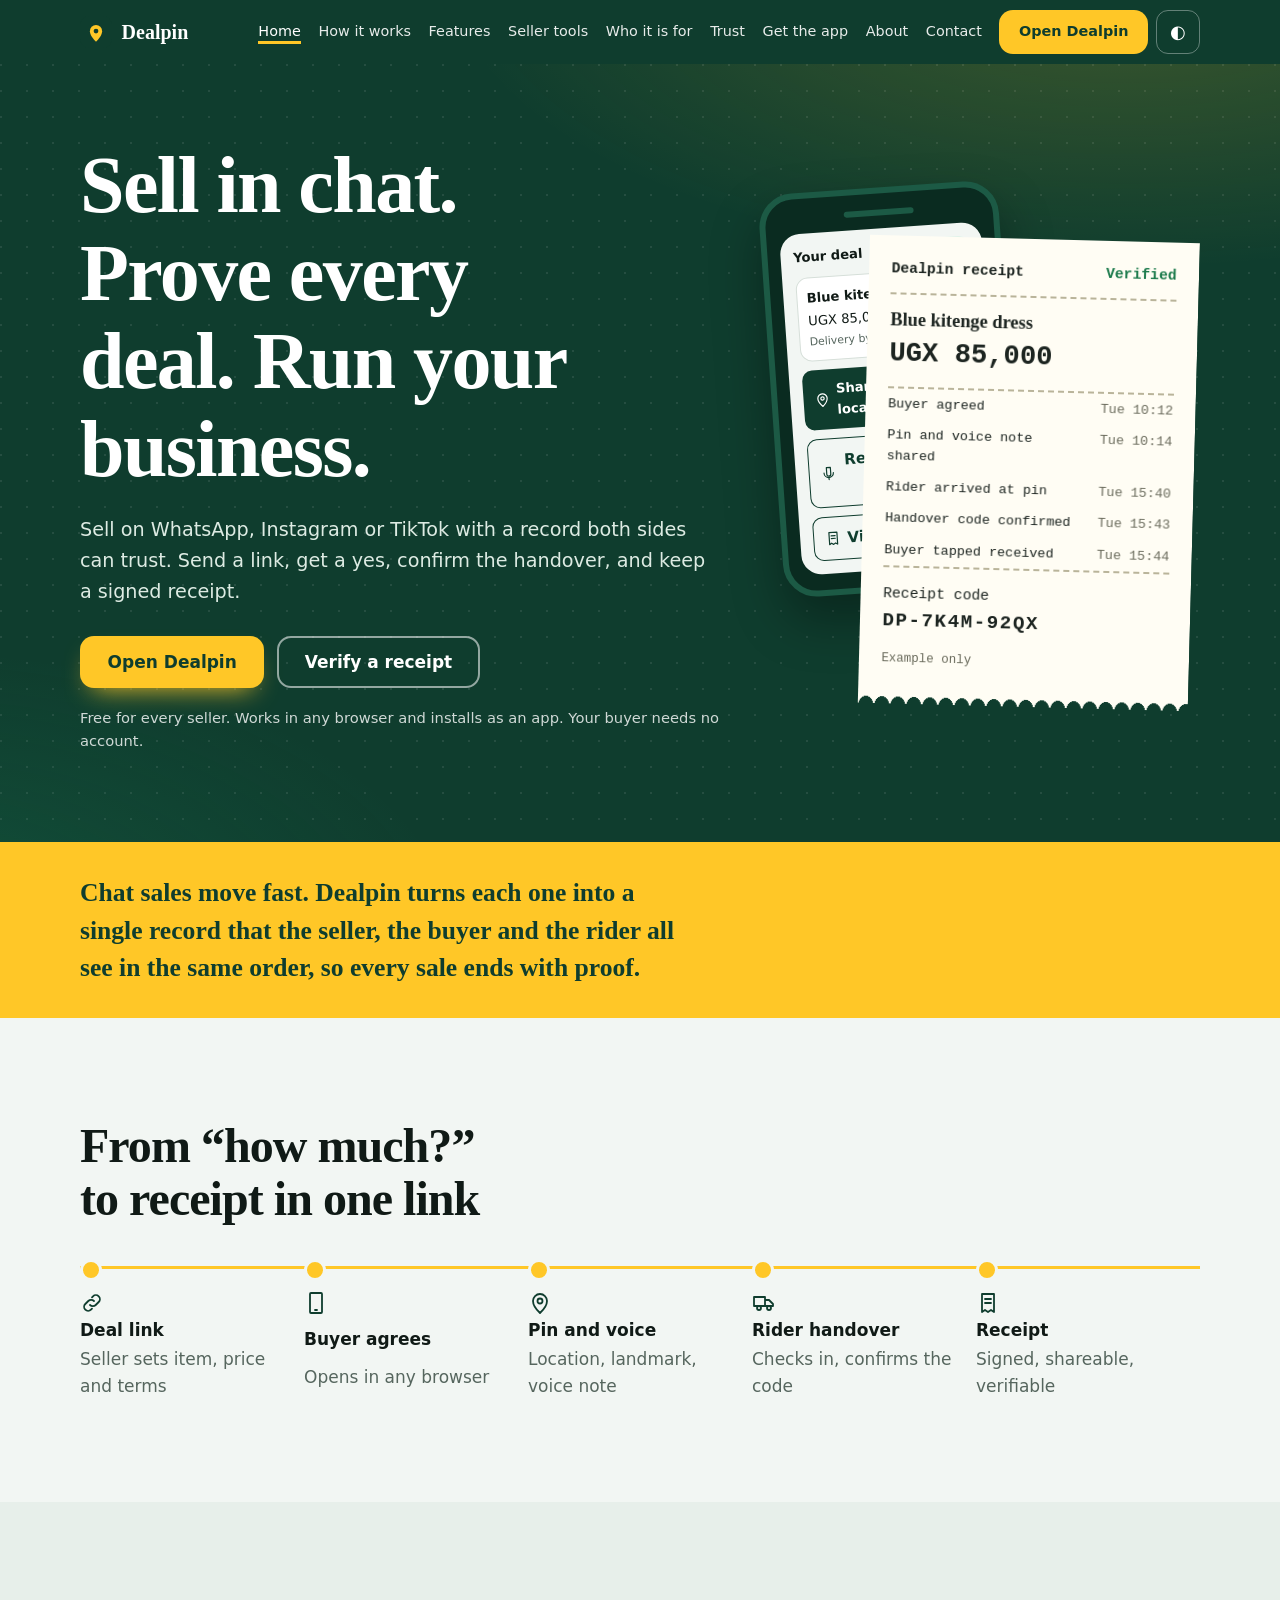
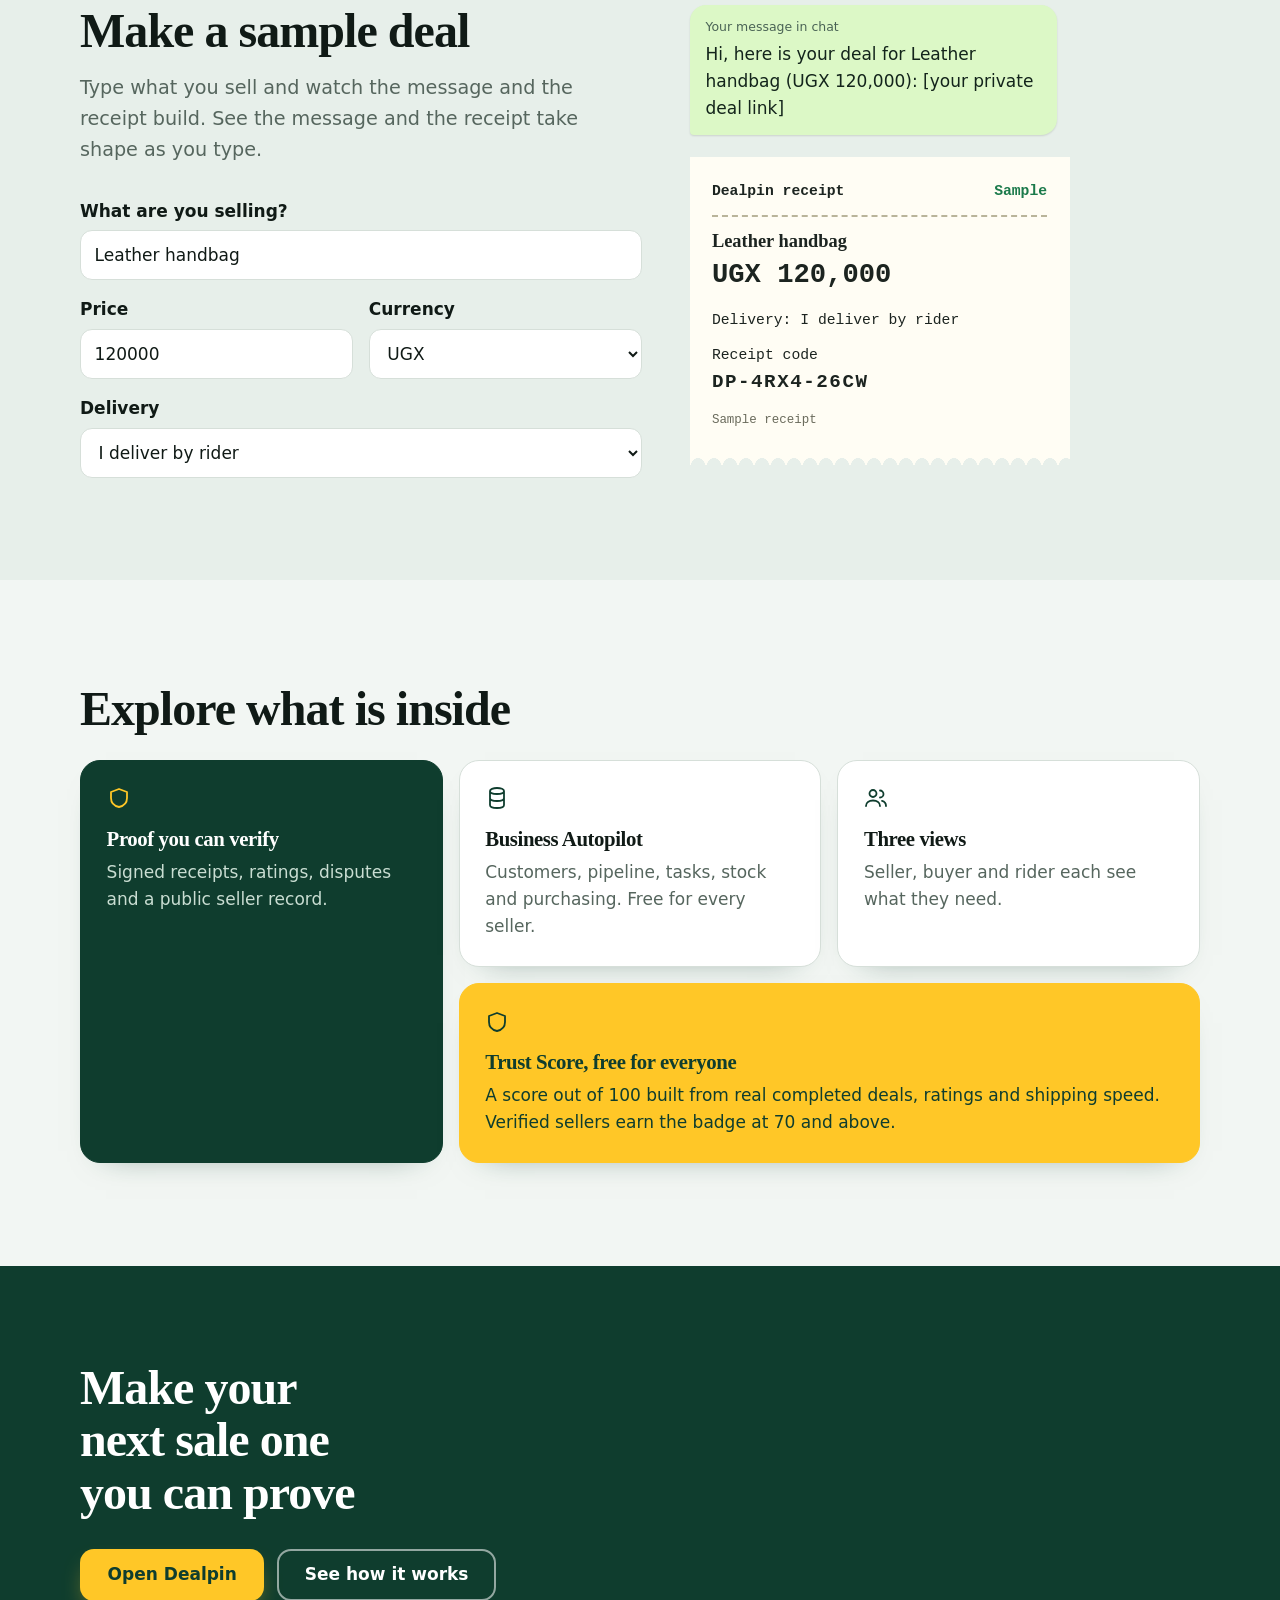
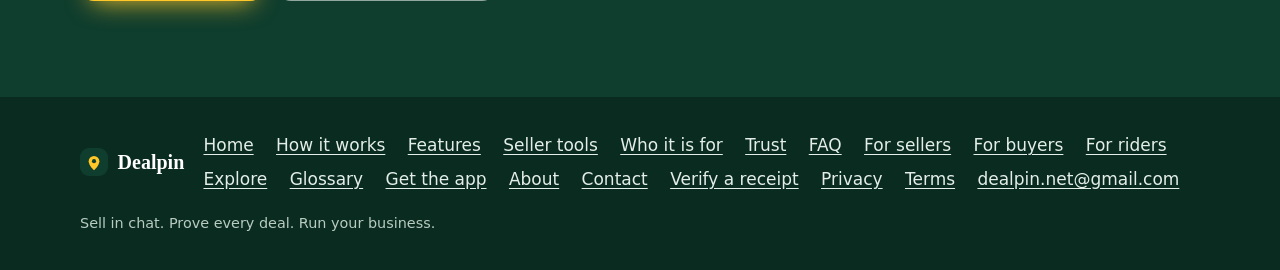
==== commit 203164cd: "Replace with updated code" ====
--- a/index.html
+++ b/index.html
@@ -11,10 +11,10 @@
 <meta property="og:type" content="website"><meta property="og:title" content="Dealpin"><meta property="og:description" content="Sell in chat. Prove every deal. Run your business."><meta property="og:image" content="assets/og.png">
 <link rel="icon" href="assets/icon.svg" type="image/svg+xml">
 <link rel="apple-touch-icon" href="app/icons/icon-192.png">
-<script src="js/boot.js?v=mweyhr6y"></script>
-<link rel="stylesheet" href="site.css?v=mweyhr6y">
+<script src="js/boot.js?v=mwjl1jg8"></script>
+<link rel="stylesheet" href="site.css?v=mwjl1jg8">
 <script defer src="app/js/config.js"></script>
-<script defer src="js/site.js?v=mweyhr6y"></script>
+<script defer src="js/site.js?v=mwjl1jg8"></script>
 <script async src="https://pagead2.googlesyndication.com/pagead/js/adsbygoogle.js?client=ca-pub-9557459976130380" crossorigin="anonymous"></script></head>
 <body>
 <a class="skip" href="#main">Skip to main content</a>
